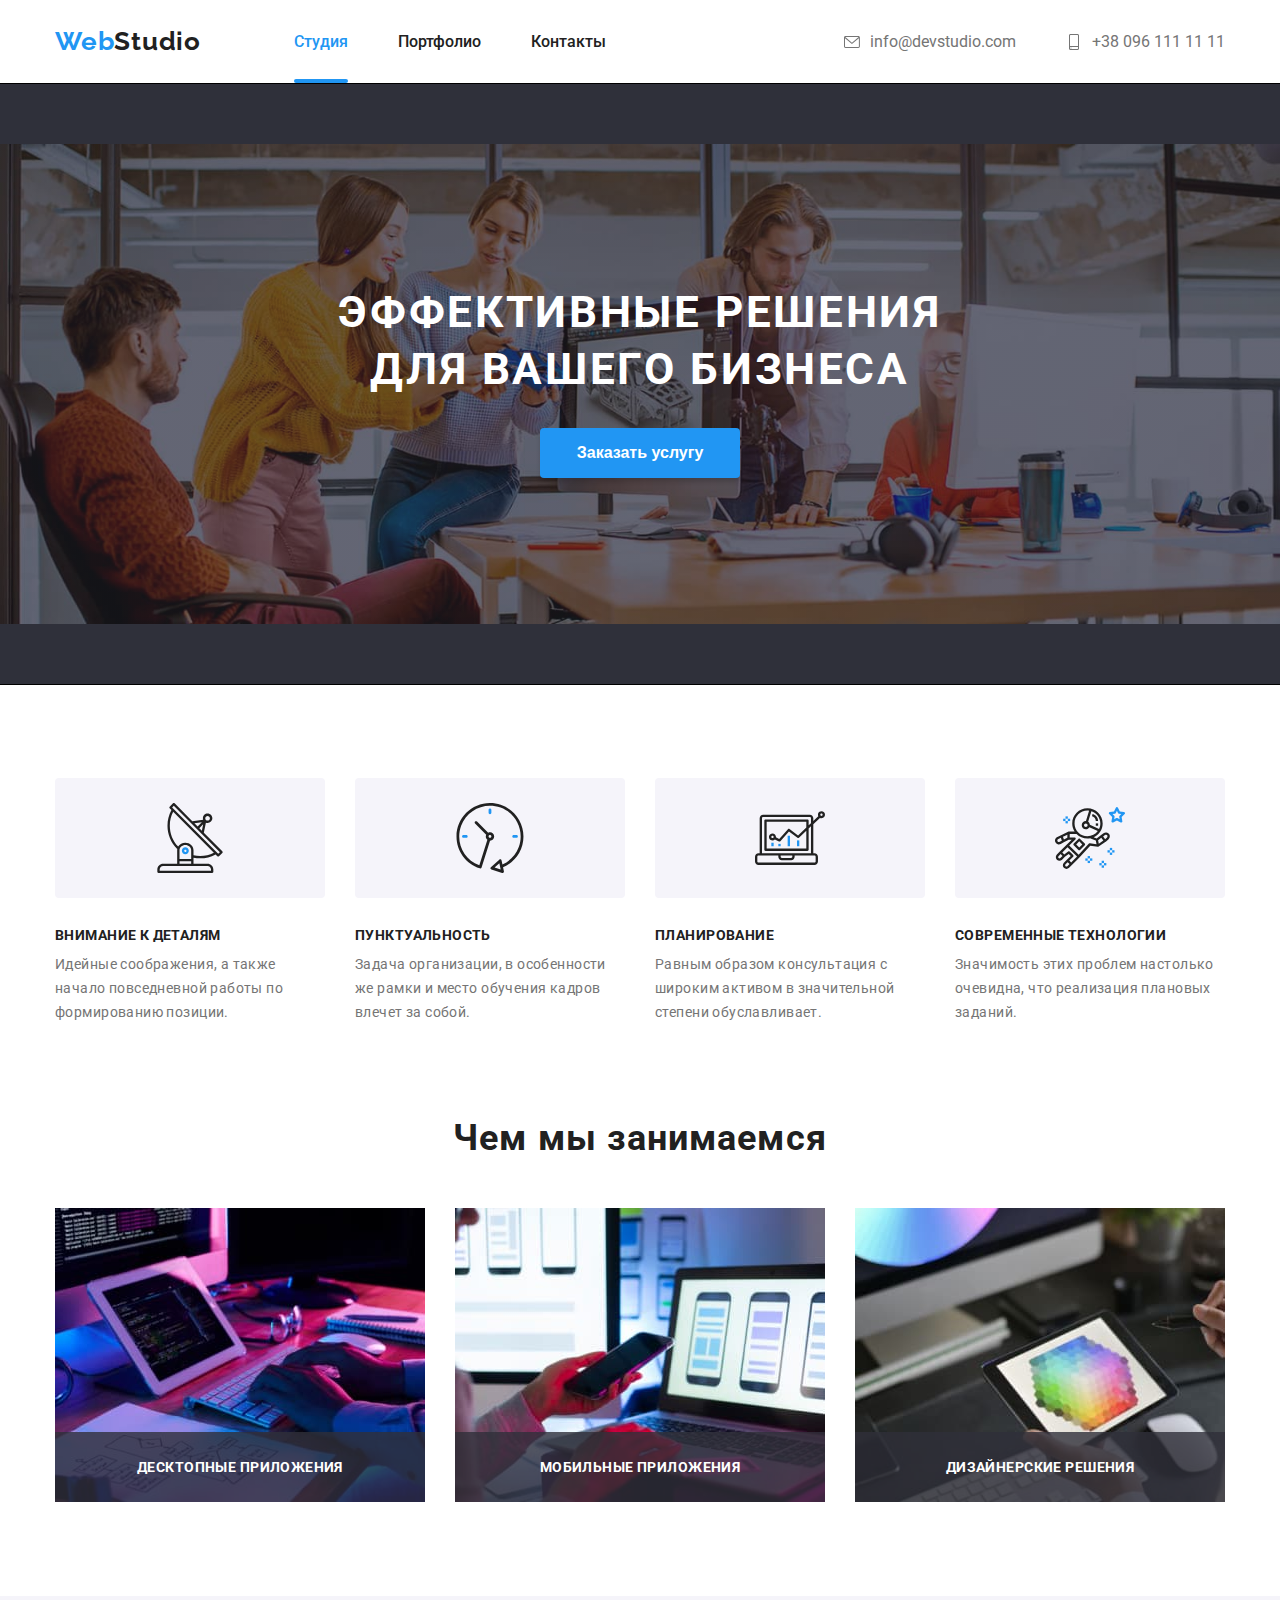
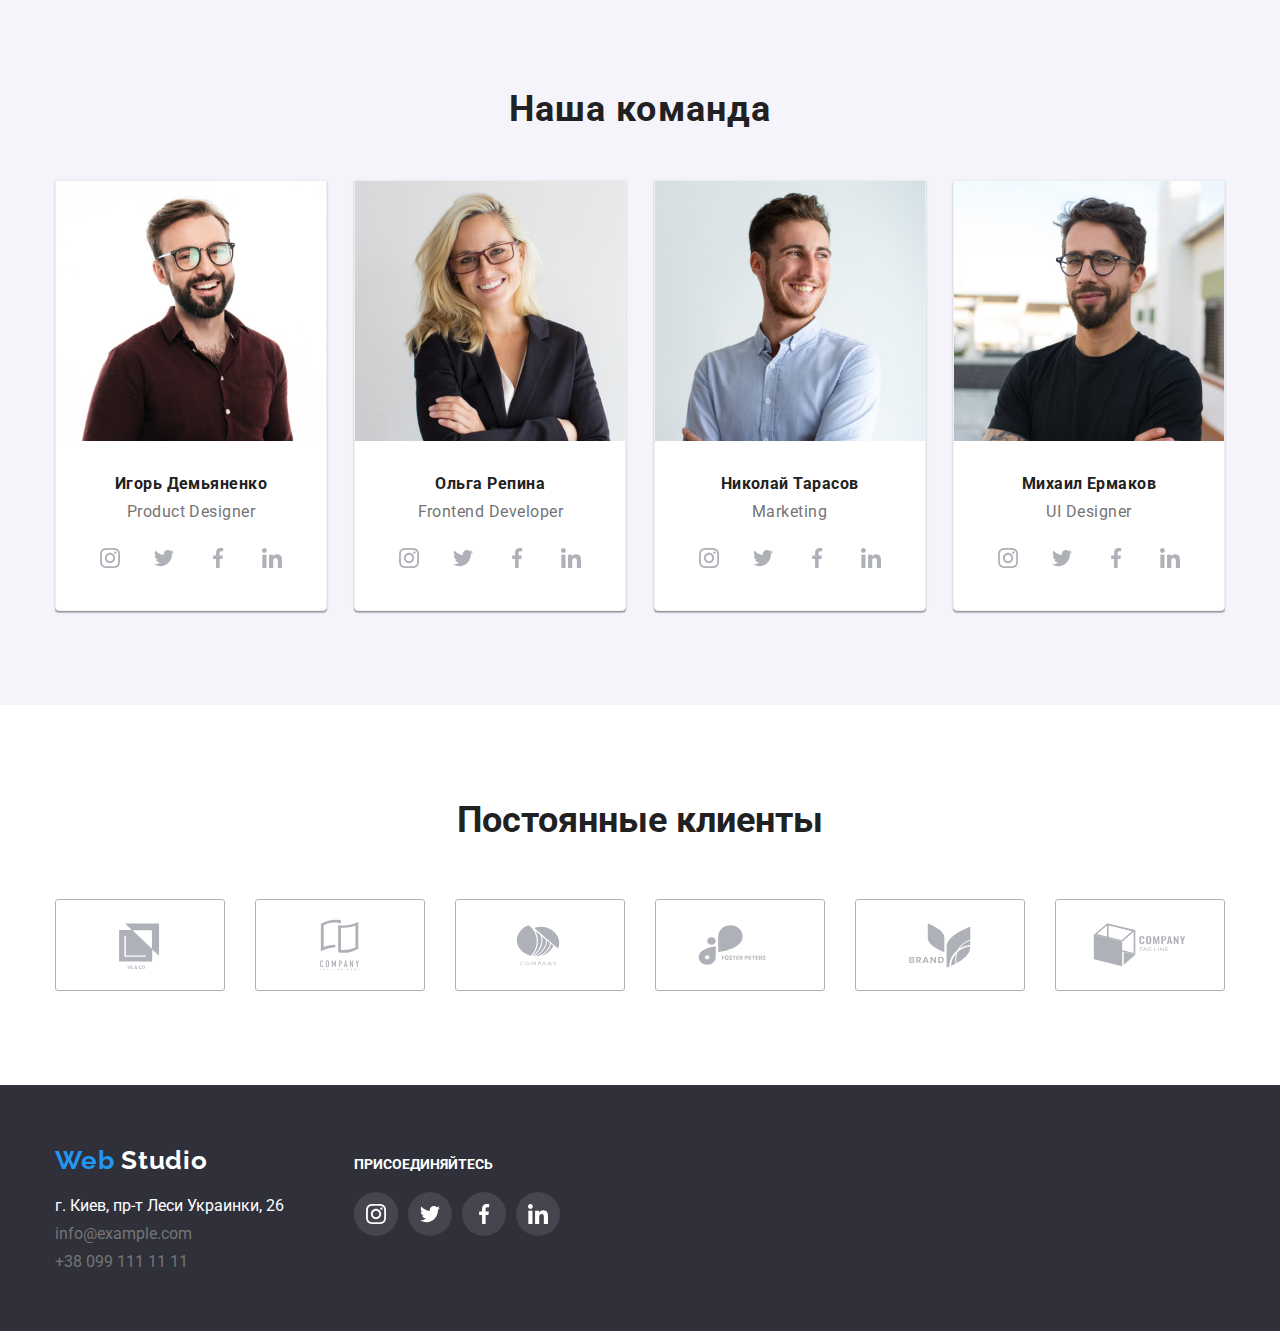
==== index.html @ e648a86e "End" ====
<!DOCTYPE html>
<html lang="en">
  <head>
    <meta charset="UTF-8" />
    <meta http-equiv="X-UA-Compatible" content="IE=edge" />
    <meta name="viewport" content="width=device-width, initial-scale=1.0" />
    <title>WebStudio</title>
    <link rel="preconnect" href="https://fonts.gstatic.com" />
    <link
      href="https://fonts.googleapis.com/css2?family=Roboto:wght@400;500;700;900&display=swap"
      rel="stylesheet"
    />
    <link rel="preconnect" href="https://fonts.gstatic.com" />
    <link
      href="https://fonts.googleapis.com/css2?family=Raleway:wght@700&display=swap"
      rel="stylesheet"
    />
    <link rel="stylesheet" href="./css/modern-normalize.css" />
    <link rel="stylesheet" href="css/styles.css" />
  </head>
  <body>
    <!-- header section-->
    <header>
      <div class="container head">
        <a class="link logo" href="./index.html">
          <span class="link-logo">Web</span>Studio
        </a>
        <nav>
          <ul class="navlist">
            <li class="item">
              <a class="link active" href="index.html">Студия</a>
            </li>
            <li class="item">
              <a class="link" href="portfolio.html">Портфолио</a>
            </li>
            <li class="item"><a class="link" href="#">Контакты</a></li>
          </ul>
        </nav>
        <ul class="contacts-list">
          <li class="item-address">
            <a class="link-adress" href="mailto:info@devstudio.com">
              <svg class="icon-head mail" width="12px" height="16px">
                <use href="./images/icons/sprite.svg#icon-mail"></use>
              </svg>
              info@devstudio.com
            </a>
          </li>
          <li class="item-address">
            <a class="link-adress" href="tel:+380961111111">
              <svg class="icon-head tel" width="12px" height="16px">
                <use href="./images/icons/sprite.svg#icon-smartphone"></use>
              </svg>
              +38 096 111 11 11
            </a>
          </li>
        </ul>
      </div>
    </header>
    <template class="my-icons">
      <svg class="icon">
        <use href="./images/icons/sprite.svg#icon-instagram"></use>
      </svg>
      <svg class="icon">
        <use href="./images/icons/sprite.svg#icon-smartphone"></use>
      </svg>
      <svg class="icon">
        <use href="./images/icons/sprite.svg#icon-mail"></use>
      </svg>
      <svg class="icon">
        <use href="./images/icons/sprite.svg#icon-linkedin"></use>
      </svg>
      <svg class="icon">
        <use href="./images/icons/sprite.svg#icon-twitter"></use>
      </svg>
      <svg class="icon">
        <use href="./images/icons/sprite.svg#icon-facebook"></use>
      </svg>
      <svg>
        <use href="./images/icons/sprite.svg#icon-antenna"></use>
      </svg>
      <svg class="icon">
        <use href="./images/icons/sprite.svg#icon-ya-s-co"></use>
      </svg>
      <svg class="icon">
        <use href="./images/icons/sprite.svg#icon-tagline-here"></use>
      </svg>
      <svg class="icon">
        <use href="./images/icons/sprite.svg#icon-company"></use>
      </svg>
      <svg class="icon">
        <use href="./images/icons/sprite.svg#icon-fosterpeters"></use>
      </svg>
      <svg class="icon">
        <use href="./images/icons/sprite.svg#icon-brand"></use>
      </svg>
      <svg class="icon">
        <use href="./images/icons/sprite.svg#icon-tagline"></use>
      </svg>
      <svg>
        <use href="./images/icons/sprite.svg#icon-clock"></use>
      </svg>
      <svg>
        <use href="./images/icons/sprite.svg#icon-diagram"></use>
      </svg>
      <svg>
        <use href="./images/icons/sprite.svg#icon-astronaut"></use>
      </svg>
    </template>
    <main>
      <!-- main section-->
      <section class="main-section-head overlay section">
        <div class="container">
          <h1 class="main-section-title-text">
            эффективные решения
            <br />
            для вашего бизнеса
          </h1>
          <button class="studio-button box-1" type="button" data-modal-open>
            Заказать услугу
          </button>
        </div>
      </section>
      <!-- what we do section-->
      <section class="section">
        <div class="container">
          <ul class="second-section-content">
            <li class="second-section-content-list">
              <div class="description">
                <svg class="icons-first">
                  <use href="./images/icons/sprite.svg#icon-antenna"></use>
                </svg>
              </div>
              <h3 class="first-text-section-studio-title">
                Внимание к деталям
              </h3>
              <p class="first-text-section-studio-text">
                Идейные соображения, а также начало повседневной работы по
                формированию позиции.
              </p>
            </li>
            <li class="second-section-content-list">
              <div class="description">
                <svg class="icons-first">
                  <use href="./images/icons/sprite.svg#icon-clock"></use>
                </svg>
              </div>
              <h3 class="first-text-section-studio-title">Пунктуальность</h3>
              <p class="first-text-section-studio-text">
                Задача организации, в особенности же рамки и место обучения
                кадров влечет за собой.
              </p>
            </li>
            <li class="second-section-content-list">
              <div class="description">
                <svg class="icons-first">
                  <use href="./images/icons/sprite.svg#icon-diagram"></use>
                </svg>
              </div>
              <h3 class="first-text-section-studio-title">Планирование</h3>
              <p class="first-text-section-studio-text">
                Равным образом консультация с широким активом в значительной
                степени обуславливает.
              </p>
            </li>
            <li class="second-section-content-list">
              <div class="description">
                <svg class="icons-first">
                  <use href="./images/icons/sprite.svg#icon-astronaut"></use>
                </svg>
              </div>
              <h3 class="first-text-section-studio-title">
                Современные технологии
              </h3>
              <p class="first-text-section-studio-text">
                Значимость этих проблем настолько очевидна, что реализация
                плановых заданий.
              </p>
            </li>
          </ul>
        </div>
      </section>
      <!-- what we do with imgs-->
      <section class="section what-we-do">
        <div class="container">
          <h2 class="first-section-title">Чем мы занимаемся</h2>
          <ul class="third-section-content">
            <li class="third-section-content-list">
              <div class="products">
                <img
                  src="images/photo1.jpg"
                  alt="woman-work-on-computer"
                  width="370"
                />
                <div class="products-active">
                  Десктопные приложения
                </div>
              </div>
            </li>

            <li class="third-section-content-list">
              <div class="products">
                <img
                  src="images/photo2.jpg"
                  alt="man-with-phone-and-computer"
                  width="370"
                />
                <div class="products-active">
                  Мобильные приложения
                </div>
              </div>
            </li>

            <li class="third-section-content-list">
              <div class="products">
                <img
                  src="images/photo3.jpg"
                  alt="figure-on-the-tablet-in-woman-hands"
                  width="370"
                />
                <div class="products-active">
                  Дизайнерские решения
                </div>
              </div>
            </li>
          </ul>
        </div>
      </section>
      <!-- Our team section-->
      <section class="our-team-section section">
        <div class="container">
          <h2 class="title-second-section">Наша команда</h2>
          <ul class="our-team">
            <li class="our-team-list">
              <img src="images/igor.jpg" alt="Man-Igor" width="270" />
              <h3 class="second-section-title">Игорь Демьяненко</h3>
              <p class="second-section-text">Product Designer</p>
              <ul class="icons-list">
                <li class="icons-list-social">
                  <a class="icons-list-social-link" href="#">
                    <svg class="icon-social">
                      <use
                        href="./images/icons/sprite.svg#icon-instagram"
                      ></use>
                    </svg>
                  </a>
                </li>
                <li class="icons-list-social">
                  <a class="icons-list-social-link" href="#">
                    <svg class="icon-social">
                      <use href="./images/icons/sprite.svg#icon-twitter"></use>
                    </svg>
                  </a>
                </li>
                <li class="icons-list-social">
                  <a class="icons-list-social-link" href="#">
                    <svg class="icon-social">
                      <use href="./images/icons/sprite.svg#icon-facebook"></use>
                    </svg>
                  </a>
                </li>
                <li class="icons-list-social">
                  <a class="icons-list-social-link" href="#">
                    <svg class="icon-social">
                      <use href="./images/icons/sprite.svg#icon-linkedin"></use>
                    </svg>
                  </a>
                </li>
              </ul>
            </li>

            <li class="our-team-list">
              <img src="images/olga.jpg" alt="Woman-Olga" width="270" />
              <h3 class="second-section-title">Ольга Репина</h3>
              <p class="second-section-text">Frontend Developer</p>
              <ul class="icons-list">
                <li class="icons-list-social">
                  <a class="icons-list-social-link" href="#">
                    <svg class="icon-social">
                      <use
                        href="./images/icons/sprite.svg#icon-instagram"
                      ></use>
                    </svg>
                  </a>
                </li>
                <li class="icons-list-social">
                  <a class="icons-list-social-link" href="#">
                    <svg class="icon-social">
                      <use href="./images/icons/sprite.svg#icon-twitter"></use>
                    </svg>
                  </a>
                </li>
                <li class="icons-list-social">
                  <a class="icons-list-social-link" href="#">
                    <svg class="icon-social">
                      <use href="./images/icons/sprite.svg#icon-facebook"></use>
                    </svg>
                  </a>
                </li>
                <li class="icons-list-social">
                  <a class="icons-list-social-link" href="#">
                    <svg class="icon-social">
                      <use href="./images/icons/sprite.svg#icon-linkedin"></use>
                    </svg>
                  </a>
                </li>
              </ul>
            </li>

            <li class="our-team-list">
              <img src="images/nicolay.jpg" alt="Man-Nikolay" width="270" />
              <h3 class="second-section-title">Николай Тарасов</h3>
              <p class="second-section-text">Marketing</p>
              <ul class="icons-list">
                <li class="icons-list-social">
                  <a class="icons-list-social-link" href="#">
                    <svg class="icon-social">
                      <use
                        href="./images/icons/sprite.svg#icon-instagram"
                      ></use>
                    </svg>
                  </a>
                </li>
                <li class="icons-list-social">
                  <a class="icons-list-social-link" href="#">
                    <svg class="icon-social">
                      <use href="./images/icons/sprite.svg#icon-twitter"></use>
                    </svg>
                  </a>
                </li>
                <li class="icons-list-social">
                  <a class="icons-list-social-link" href="#">
                    <svg class="icon-social">
                      <use href="./images/icons/sprite.svg#icon-facebook"></use>
                    </svg>
                  </a>
                </li>
                <li class="icons-list-social">
                  <a class="icons-list-social-link" href="#">
                    <svg class="icon-social">
                      <use href="./images/icons/sprite.svg#icon-linkedin"></use>
                    </svg>
                  </a>
                </li>
              </ul>
            </li>

            <li class="our-team-list">
              <img src="images/mihayl.jpg" alt="Man-Mikhayl" width="270" />
              <h3 class="second-section-title">Михаил Ермаков</h3>
              <p class="second-section-text">UI Designer</p>
              <ul class="icons-list">
                <li class="icons-list-social">
                  <a class="icons-list-social-link" href="#">
                    <svg class="icon-social">
                      <use
                        href="./images/icons/sprite.svg#icon-instagram"
                      ></use>
                    </svg>
                  </a>
                </li>
                <li class="icons-list-social">
                  <a class="icons-list-social-link" href="#">
                    <svg class="icon-social">
                      <use href="./images/icons/sprite.svg#icon-twitter"></use>
                    </svg>
                  </a>
                </li>
                <li class="icons-list-social">
                  <a class="icons-list-social-link" href="#">
                    <svg class="icon-social">
                      <use href="./images/icons/sprite.svg#icon-facebook"></use>
                    </svg>
                  </a>
                </li>
                <li class="icons-list-social">
                  <a class="icons-list-social-link" href="#">
                    <svg class="icon-social">
                      <use href="./images/icons/sprite.svg#icon-linkedin"></use>
                    </svg>
                  </a>
                </li>
              </ul>
            </li>
          </ul>
        </div>
      </section>
      <!-- Clients section-->
      <section class="section">
        <div class="container">
          <h2 class="clients-title">Постоянные клиенты</h2>
          <ul class="clients-list">
            <li class="clients-list-item">
              <a class="client-list-link" href="#">
                <svg class="icon-client">
                  <use href="./images/icons/sprite.svg#icon-ya-s-co"></use>
                </svg>
              </a>
            </li>
            <li class="clients-list-item">
              <a class="client-list-link" href="#">
                <svg class="icon-client">
                  <use href="./images/icons/sprite.svg#icon-tagline-here"></use>
                </svg>
              </a>
            </li>
            <li class="clients-list-item">
              <a class="client-list-link" href="#">
                <svg class="icon-client">
                  <use href="./images/icons/sprite.svg#icon-company"></use>
                </svg>
              </a>
            </li>
            <li class="clients-list-item">
              <a class="client-list-link" href="#">
                <svg class="icon-client">
                  <use href="./images/icons/sprite.svg#icon-fosterpeters"></use>
                </svg>
              </a>
            </li>
            <li class="clients-list-item">
              <a class="client-list-link" href="#">
                <svg class="icon-client">
                  <use href="./images/icons/sprite.svg#icon-brand"></use>
                </svg>
              </a>
            </li>
            <li class="clients-list-item">
              <a class="client-list-link" href="#">
                <svg class="icon-client">
                  <use href="./images/icons/sprite.svg#icon-tagline"></use>
                </svg>
              </a>
            </li>
          </ul>
        </div>
      </section>
    </main>
    <footer class="footer-section">
      <div class="container last-section">
        <div>
          <a class="link logo foot" href="./index.html">
            <span class="link-logo">Web</span>
            Studio
          </a>
          <address class="adress-in-foot">
            <ul class="last-address-section">
              <li class="adress-in-foot last-address-section">
                г. Киев, пр-т Леси Украинки, 26
              </li>
              <li class="last-address-section-list">
                <a class="link-adress" href="mailtoLinfo@example.com">
                  info@example.com
                </a>
              </li>
              <li class="last-address-section-list">
                <a class="link-adress" href="tel:+380991111111">
                  +38 099 111 11 11
                </a>
              </li>
            </ul>
          </address>
        </div>
        <div class="footer-social">
          <p>присоединяйтесь</p>
          <ul class="icons-footer">
            <li class="icons-list-footer">
              <a class="icons-footer-link" href="#">
                <svg class="icon-footer">
                  <use href="./images/icons/sprite.svg#icon-instagram"></use>
                </svg>
              </a>
            </li>
            <li class="icons-list-footer">
              <a class="icons-footer-link" href="#">
                <svg class="icon-footer">
                  <use href="./images/icons/sprite.svg#icon-twitter"></use>
                </svg>
              </a>
            </li>
            <li class="icons-list-footer">
              <a class="icons-footer-link" href="#">
                <svg class="icon-footer">
                  <use href="./images/icons/sprite.svg#icon-facebook"></use>
                </svg>
              </a>
            </li>
            <li class="icons-list-footer">
              <a class="icons-footer-link" href="#">
                <svg class="icon-footer">
                  <use href="./images/icons/sprite.svg#icon-linkedin"></use>
                </svg>
              </a>
            </li>
          </ul>
        </div>
      </div>
    </footer>

    <div class="backdrop is-hidden" data-modal>
      <div class="modal">
        <button class="close-btn" data-modal-close>
          <svg
            version="1.1"
            xmlns="http://www.w3.org/2000/svg"
            width="11"
            height="11"
            viewBox="0 0 32 32"
          >
            <title>X</title>
            <path
              d="M32 3.223l-3.223-3.223-12.777 12.777-12.777-12.777-3.223 3.223 12.777 12.777-12.777 12.777 3.223 3.223 12.777-12.777 12.777 12.777 3.223-3.223-12.777-12.777 12.777-12.777z"
            ></path>
          </svg>
        </button>
      </div>
    </div>
    <script src="./js/modal.js"></script>
  </body>
</html>
---- css/styles.css ----
/*root-section-css*/
  :root {
    --main-title-text-color: #ffffff;
    --text-all: #757575;
    --title-text--color: #212121;
    --buttons-active-color: #2196f3;
    --button-bakground: #f5f4fa;
    --footer-main-sections-bacground: #2f303a;
    --border-color: #EEEEEE;
    --icons-color: #AFB1B8;
    --background-footer-icons: rgba(255,255,255,0.1);
    --cubic-bezier: rgba(0.4,0,0.2,1);
  }





  /*webstudio*/
  /* wecstudio-section-main*/
  .main-section-head {
    background: var(--footer-main-sections-bacground);
    padding-top: 200px;
    padding-bottom: 200px;
    text-align: center;
  }

  .overlay {
    max-width: 1600px;
    height: 600px;
    margin-left: auto;
    margin-right: auto;
    outline: 1px solid black;
    background-image: linear-gradient(
      rgba(47, 48, 58, 0.4),
      rgba(47, 48, 58, 0.4)
    ),
    url("../images/overlay.jpg");
    background-size: contain;
    background-position: center;
    background-repeat: no-repeat;
    
  }

  
.icons-first {
  width: 70px;
  height: 70px;
}

.description {
  display: flex;
  width: 270px;
  height: 120px;
  justify-content: center;
  align-items: center;
  background-color: var(--button-bakground);
  border-radius: 4px;
  margin-bottom: 30px;
}

  .navlist {
    display: flex;
    margin-left: 93px;
  }

  .navlist .item {
    display: block;
    padding-top: 32px;
    padding-bottom: 32px;
  }

  .contacts-list {
    display: inline-block;
    display: flex;
    margin-left: auto;
  }

  .contacts-list .item-address + .item-address {
    margin-left: 50px;
  }

  .head {
    display: flex;
    align-items: center;
  }

.item-address a {
  fill: var(--icons-color);
  display: flex;
  text-align: center;
  align-items: center;
}

.icon-head {
  width: 1rem;
  height: 1rem;
  margin-right: 10px;
  fill: currentColor;
}

.last-section {
 padding-top: 60px;
 padding-bottom: 60px;
 display: flex;
 align-items: baseline;
}

.last-address-section {
  margin-top: 20px;
}
.last-address-section-list:not(:first-child) {
  margin-top: 9px;
}

.item:not(:last-child){
    margin-right: 50px;
  }
  

.buttonslist {
  display: flex;
  justify-content: center;
}

.buttons-list:not(:first-child) {
  margin-left: 8px;
}
.buttonslist {
  margin-bottom: 50px;
  
}




.our-team {
  display: flex;
  justify-content: space-between;
}



.our-team-list h3 {
  margin-bottom: 10px;
  text-align: center;
}

.our-team-list p {
  margin-bottom: 16px;
  text-align: center;
}

.our-team-list {
  border: 1px solid var(--border-color);
  background: var(--main-title-text-color);
  box-shadow: 0px 1px 3px rgba(0, 0, 0, 0.12), 0px 1px 1px rgba(0, 0, 0, 0.14), 0px 2px 1px rgba(0, 0, 0, 0.2);
  border-radius: 0px 0px 4px 4px;
  padding-bottom: 30px;
}

.our-team-list img {
  margin-bottom: 30px;
}

.icons-list {
  display: flex;
  align-items: center;
  justify-content: center;
}

.icons-list li:not(:first-child) {
  margin-left: 10px;
}

.icons-list-social-link {
  display: flex;
  width: 44px;
  height: 44px;
  justify-content: center;
  align-items: center;
  border-radius: 50%;
  color: var(--icons-color);
}

.icon-social {
  width: 20px;
  height: 20px;
}



.icons-list-social-link:hover,
.icons-list-social-link:active {
  fill: var(--main-title-text-color);
  background: var(--buttons-active-color);
  border-radius: 50%;
}


.icons-list-social-link {
  fill: var(--icons-color);
}



  .main-section-title-text {
    color: var(--main-title-text-color);
    font-size: 44px;
    line-height: 1.3;
    text-align: center;
    letter-spacing: 0.06em;
    text-transform: uppercase;
    margin-bottom: 30px;
  }
  /* studio button pg*/
  .studio-button {
    display: block;
    margin: auto;
    background: var(--buttons-active-color);
    color: var(--main-title-text-color);
    width: 200px;
    height: 50px;
    border: 1px solid transparent;
    font-weight: 700;
    font-size: 16px;
    box-shadow: 0px 4px 4px rgba(0, 0, 0, 0.15);
    border-radius: 4px;
    border: none;
    cursor: pointer;
    transition: background-color 250ms cubic-bezier(0.4,0,0.2,1), visibility 250ms cubic-bezier(0.4,0,0.2,1);
  }

  .studio-button:hover {
    background: #188CE8;
  }

.second-section-content {
  display: flex;
  justify-content: center;
}

.second-section-content-list:not(:first-child) {
  margin-left: 30px;
}

.second-section-content-list h3 {
  margin-bottom: 10px;
}

.third-section-content {
  display: flex; 
  justify-content: center;

}
.third-section-content .third-section-content-list:not(:first-child) {
  margin-left: 30px;
}


  /* first what we do without imgs*/
  .first-text-section-studio-title {
    color: var(--title-text--color);
    font-size: 14px;
    line-height: 1.1;
    letter-spacing: 0.03em;
    text-transform: uppercase;
  }
  .first-text-section-studio-text {
    color: var(--text-all);
    font-size: 14px;
    line-height: 1.7;
    letter-spacing: 0.03em;
  }
  /* what we doo section*/
  .first-section-title {
    color: var(--title-text--color);
    font-size: 36px;
    line-height: 1.1;
    text-align: center;
    letter-spacing: 0.03em;
    margin-bottom: 50px;
  }

  .what-we-do {
    padding-top: 0;
  }

  .products{
    position: relative;
    display: flex;
  }

  .products-active {
    display: flex;
    align-items: center;
    justify-content: center;
    font-style: normal;
    font-weight: bold;
    font-size: 14px;
    line-height: 16px;
    text-align: center;
    letter-spacing: 0.03em;
    text-transform: uppercase;
    width: 370px;
    height: 70px;
    background: rgba(47, 48, 58, 0.8);
    position: absolute;
    color: var(--main-title-text-color);
    bottom: 0;
  }
  
  /* our team section*/
  .title-second-section {
    color: var(--title-text--color);
    font-size: 36px;
    line-height: 1.1;
    letter-spacing: 0.03em;
    text-align: center;
    margin-bottom: 50px;
  }
  .second-section-title {
    color: var(--title-text--color);
    font-size: 16px;
    line-height: 1.1;
    letter-spacing: 0.03em;
  }
  .second-section-text {
    color: var(--text-all);
    font-size: 16px;
    line-height: 1.1;
    letter-spacing: 0.03em;
  }


  /* clients companys*/
.clients-title{
  color: var(--tittle-text--color);
  font-family: Roboto;
  font-style: normal;
  font-weight: bold;
  font-size: 36px;
  line-height: 42px;
  text-align: center;
  padding-bottom: 50px;
  margin-bottom: 8px;
}
.clients-list{
  display: flex;
}
.clients-list-item:not(:last-child){
  margin-right: 30px;
}
.clients-list-item svg{
  margin: 16px 32px;
  width: 106px;
  height: 60px;
  fill: var(--icons-color);
  background-color: var(--main-tittle-text-color);
}
.client-list-link{
  border: 1px solid var(--icons-color);
  display: flex;
  width: 170px;
  height: 92px;
  border-radius: 3px;
}
.client-list-link:active,
.client-list-link:hover{
  border-color: var(--buttons-active-color); 
}
.client-list-link:active .icon-client,
.client-list-link:hover .icon-client{
  fill: var(--buttons-active-color);
}

  /* portfolio*/
  /* portfolio text section*/
  .portfolio-images-title {
    color: var(--title-text--color);
    font-size: 18px;
    line-height: 2;
    letter-spacing: 0.06em;
  }
  .portfolio-images-text {
    color: var(--text-all);
    font-size: 16px;
    line-height: 1.9;
    letter-spacing: 0.03em;   
  }

  .portfolio-borders {
    padding: 20px 24px;
  }
  
  .portfolioth {
    overflow: hidden;
    position: relative;
  }

  .overlay-portfolio {
    position: absolute;
    top: 0;
    left: 0;
    width: 100%;
    height: 100%;
    background: rgba(33,150,243,0.9);
    opacity: 0;
    transform: translateY(100%);
    transition: transform 250ms cubic-bezier(0.4,0,0.2,1)
  }
  
  .text-overlay-portfolio {
      position: absolute;
      top: 50%;
      left: 50%;
      transform: translate(-50%,-50%);
      display: flex;
      width: 100%;
      height: 100%;
      align-items: center;
      padding-left: 24px;
      padding-right: 24px;
      color: var(--main-title-text-color);
      font-size: 18px;
      line-height: 28px;
      letter-spacing: 1.56;
  }
  
  .portfolio-link:hover, 
  .portfolio-link:focus {
    display: block;
    background: var(--main-title-text-color);
    box-sizing: border-box;
    box-shadow: 0px 1px 1px rgb(0 0 0 / 12%), 0px 4px 4px rgb(0 0 0 / 6%), 1px 4px 6px rgb(0 0 0 / 16%);
  }
  
  .projects-list:hover .overlay-portfolio {
    opacity: 1;
    transform: translate(0);
  }





  /*buttons on portfolio pg*/
  .buttons {
    background: var(--button-bakground);
    color: var(--title-text--color);
    border: 1px solid transparent;
    padding: 6px 22px;
    font-family: "Roboto";
    font-weight: 500;
    font-size: 16px;
    line-height: 1.5;
    border-radius: 4px;
    transition: background-color 250ms cubic-bezier(0.4,0,0.2,1);
  }
  .buttons:hover {
    background: var(--buttons-active-color);
    color: var(--main-title-text-color);
  }
  .buttons:focus {
    background: var(--buttons-active-color);
    color: var(--main-title-text-color);
  }
  .buttons:active {
    background: var(--buttons-active-color);
    color: var(--main-title-text-color);
  }
  .buttons {
    cursor: pointer;
    display: inline-block;
    
  }

  .projects {
    display: flex;
    flex-wrap: wrap;
    margin-right: -30px;
    margin-bottom: -30px;
  }
  .projects-list{
    width: calc( ( 100% - 90px ) / 3 );
    margin-right: 30px;
    margin-bottom: 30px;
    border: 1px solid var(--border-color);
  }
  
  .projects-list:nth-child(3n) {
    margin-right: 0;
  }
  .projects-list:nth-last-child(-n+3) {
    margin-bottom: 0;
  }

  .projects-list:hover {
    box-shadow: 0px 1px 1px rgba(0, 0, 0, 0.12), 0px 4px 4px rgba(0, 0, 0, 0.06), 1px 4px 6px rgba(0, 0, 0, 0.16);
  }

  .our-team-section {
    background: var(--button-bakground);
  }





  /* footer section*/
  .footer-section {
    background: var(--footer-main-sections-bacground);
  }
  .adress-in-foot {
    font-style: normal;
  }
  .adress-in-foot {
    color: var(--main-title-text-color);
  }
  /* links */
  .link {
    color: var(--title-text--color);
    font-weight: 500;
    
  }
  .link:hover {
      color: var(--buttons-active-color);
    }
  .link:active{
      color: var(--buttons-active-color);
    }
  .link:focus {
    color: var(--buttons-active-color);
  }
  .link-adress {
    color: var(--text-all);
  }
  .link-adress:hover{
      color: var(--buttons-active-color);
    } 
  .link-adress:active{
      color: var(--buttons-active-color);
    } 
  .link-adress:focus {
    color: var(--buttons-active-color);
  }
  .link.active{
      color: var(--buttons-active-color);
  }
  .active {
position: relative;
  }

  .active::after {
    display: block;
    content: "";
    position: absolute;
    width: 100%;
    height: 4px;
    background: var(--buttons-active-color);
    border-radius: 2px;
    bottom: -32px;
  }

  /* logo */
  .logo {
    font-family: "Raleway";
    color: var(--title-text--color);
    font-weight: bold;
    font-size: 26px;
    line-height: 31px;
    letter-spacing: 0.03em;
  }
  .link-logo {
    color: var(--buttons-active-color);
    
  }
  .foot {
    color: var(--main-title-text-color);
  }
 
  .footer-social {
    margin-left: 70px;
  }

  .footer-social p{
    font-weight: bold;
    font-size: 14px;
    line-height: inherit;
    letter-spacing: inherit;
    text-transform: uppercase;
    color: var(--main-title-text-color);
    margin-bottom: 20px;
  }
  .icons-footer{
    width: 206px;
    display: flex;
    align-items: center;
  }
  .icons-list-footer:not(:last-child) {
    margin-right: 10px;
  }
  .icons-footer-link{
      display: flex;
      background-color: var(--background-footer-icons);
      width: 44px;
      height: 44px;
      border-radius: 50%;
      justify-content: center;
      align-items: center;
  }
  .icon-footer{
      width: 20px;
      height: 20px;
      fill: var(--main-title-text-color);
  }
  .icons-footer-link:hover, 
  .icons-footer-link:focus {
    fill: var(--main-title-text-color);
    background: var(--buttons-active-color);
    border-radius: 50%;
  }
 
  /*modal*/
  .backdrop.is-hidden {
    opacity: 0;
    pointer-events: none;
    visibility: hidden;
  }

  .backdrop {
    position: fixed;
    top: 0;
    left: 0;
    width: 100%;
    height: 100%;
    background-color: rgba(0,0,0,0.2);
    opacity: 1;
    transition: opacity 250ms cubic-bezier(0.4,0,0.2,1), visibility 250ms cubic-bezier(0.4,0,0.2,1);
  }

  .modal {
    position: absolute;
    transform: translate(-50%,-50%);
    Width:528px;
    Height:581px;
    left: 50%;
    top: 50%;
    background: #FFFFFF;
    box-shadow: 0px 1px 3px rgba(0, 0, 0, 0.12), 0px 1px 1px rgba(0, 0, 0, 0.14), 0px 2px 1px rgba(0, 0, 0, 0.2);
    border-radius: 4px;
    transform: scale(1) translate(-50%, -50%);
    transition: transform 250ms cubic-bezier(0.4,0,0.2,1), visibility 250ms cubic-bezier(0.4,0,0.2,1);
  }

  .backdrop.is-hidden .modal {
    transform: translate(-50%, -50%) scale(0.8);
}

  .close-btn {
    position: absolute;
    right: 8px;
    top: 8px;
    display: flex;
    justify-content: center;
    align-items: center;
    width: 30px;
    height: 30px;
    border-radius: 50%;
    border: 1px solid rgba(0, 0, 0, 0.1);
    cursor: pointer;
  }
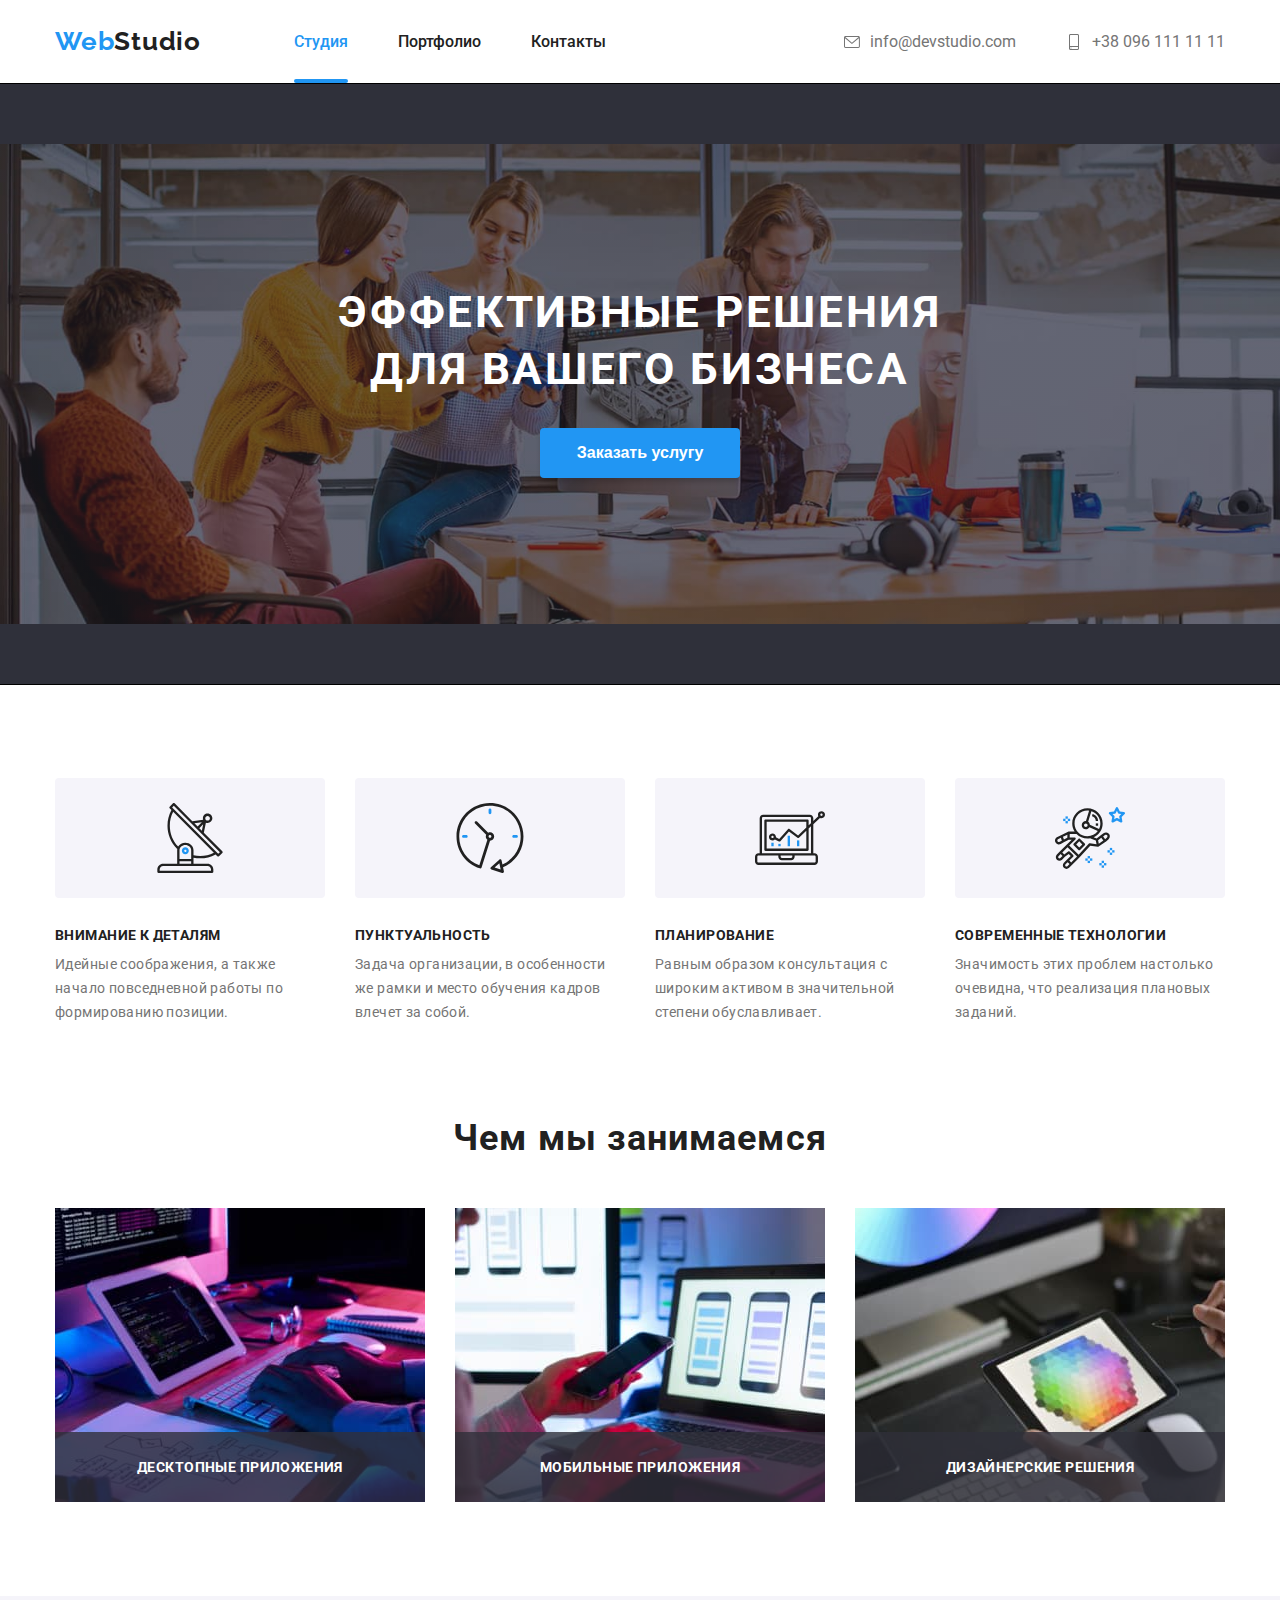
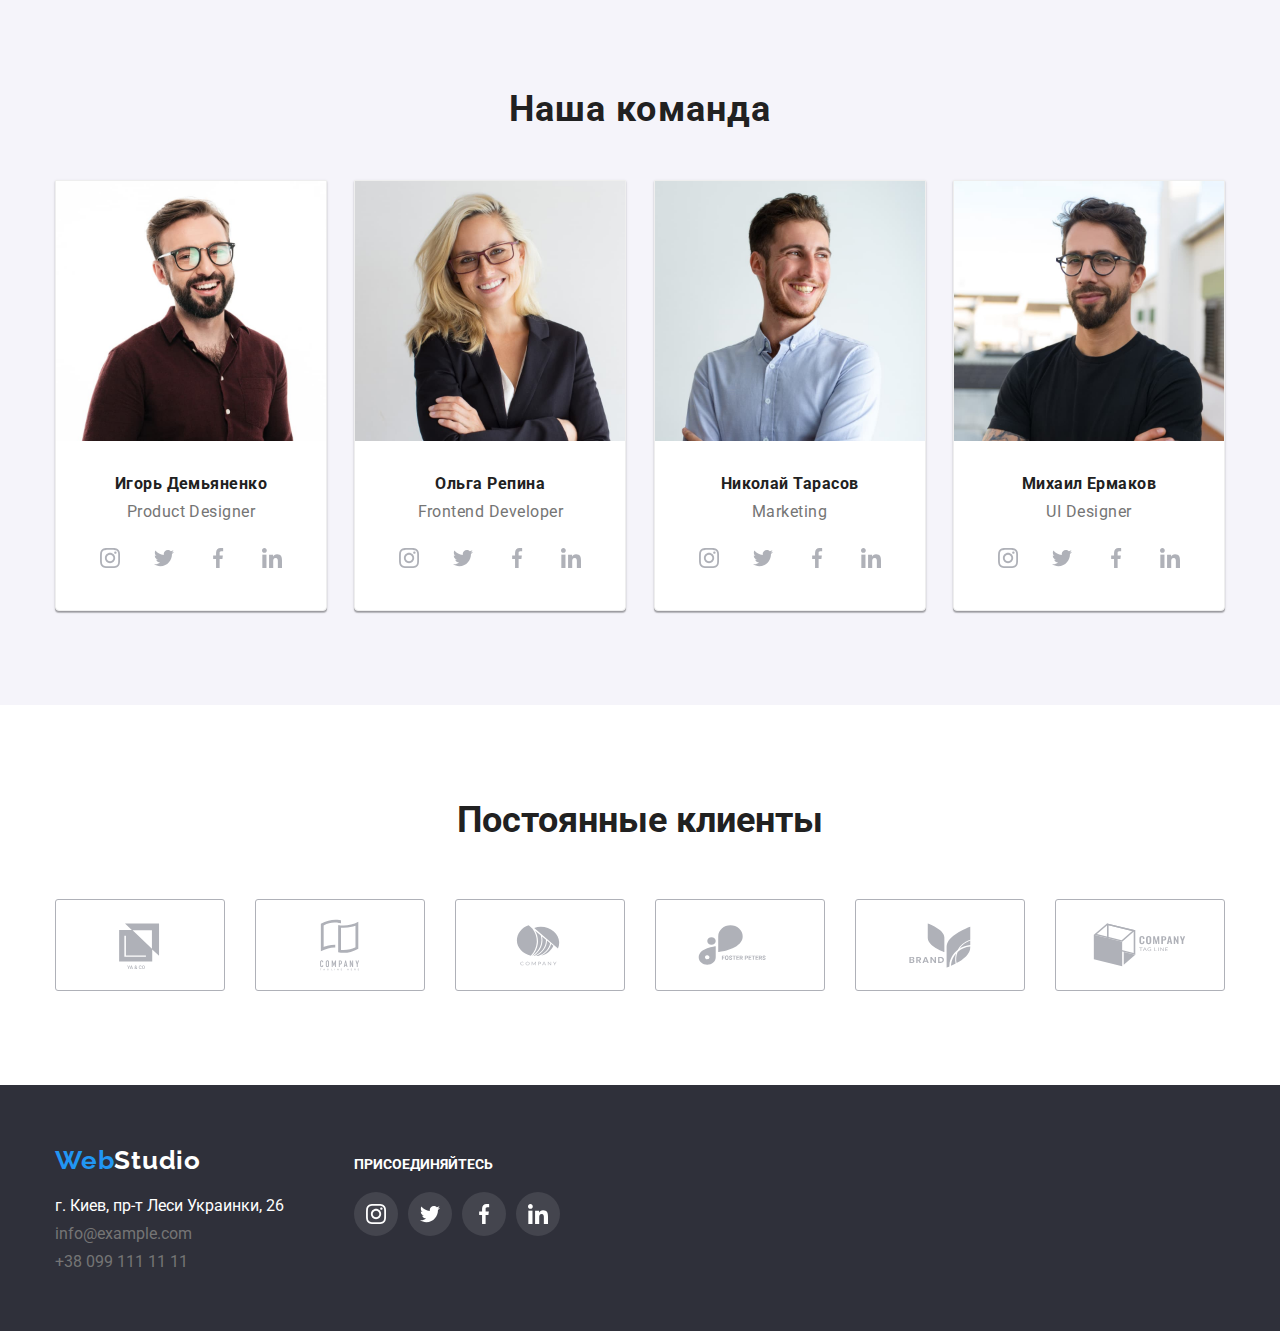
==== commit 7510014b: "End1" ====
--- a/index.html
+++ b/index.html
@@ -439,8 +439,7 @@
       <div class="container last-section">
         <div>
           <a class="link logo foot" href="./index.html">
-            <span class="link-logo">Web</span>
-            Studio
+            <span class="link-logo">Web</span>Studio
           </a>
           <address class="adress-in-foot">
             <ul class="last-address-section">
--- a/css/styles.css
+++ b/css/styles.css
@@ -407,7 +407,8 @@
     background: rgba(33,150,243,0.9);
     opacity: 0;
     transform: translateY(100%);
-    transition: transform 250ms cubic-bezier(0.4,0,0.2,1)
+    transition: transform 250ms cubic-bezier(0.4,0,0.2,1);
+    overflow: auto;
   }
   
   .text-overlay-portfolio {
@@ -488,12 +489,10 @@
     border: 1px solid var(--border-color);
   }
   
-  .projects-list:nth-child(3n) {
-    margin-right: 0;
-  }
-  .projects-list:nth-last-child(-n+3) {
+  
+  /* .projects-list:nth-last-child(-n+3) {
     margin-bottom: 0;
-  }
+  } */
 
   .projects-list:hover {
     box-shadow: 0px 1px 1px rgba(0, 0, 0, 0.12), 0px 4px 4px rgba(0, 0, 0, 0.06), 1px 4px 6px rgba(0, 0, 0, 0.16);
@@ -669,6 +668,7 @@
     border-radius: 50%;
     border: 1px solid rgba(0, 0, 0, 0.1);
     cursor: pointer;
+    background-color: var(--main-title-text-color);
   }
 
   